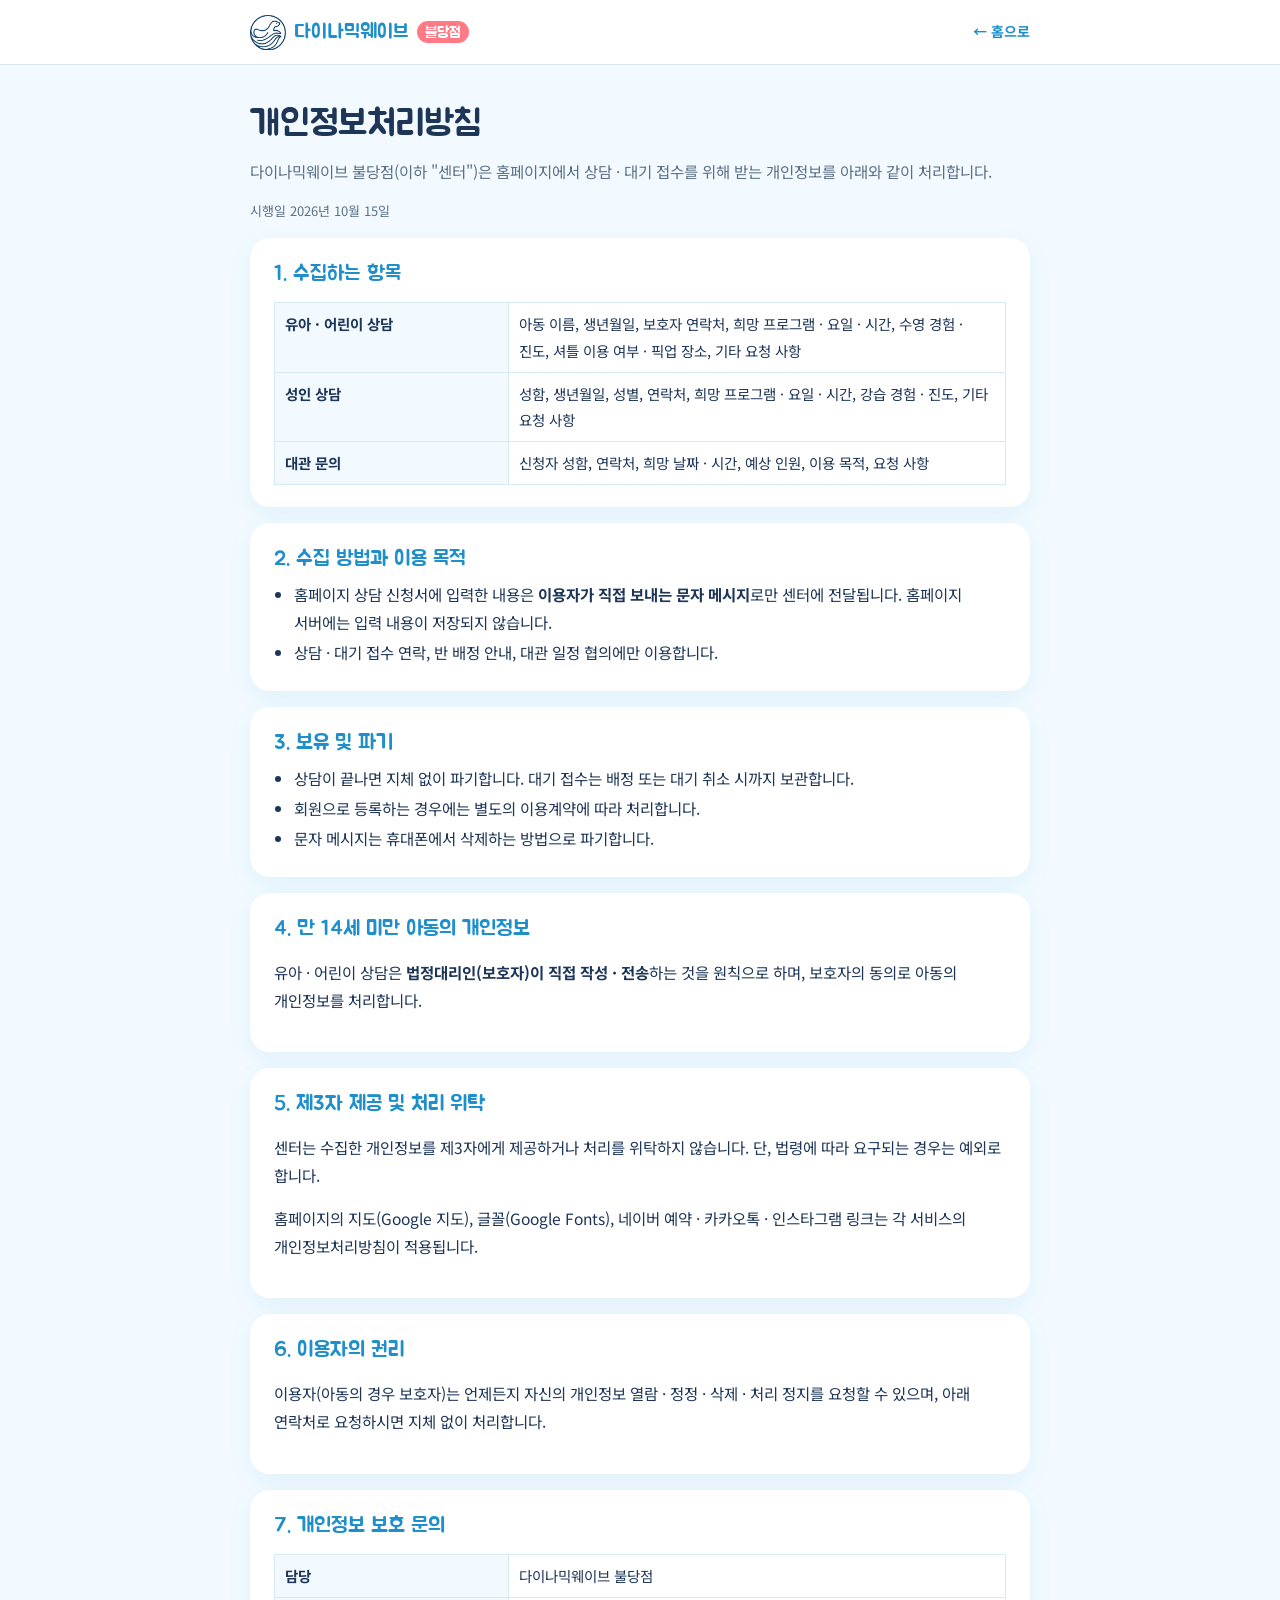
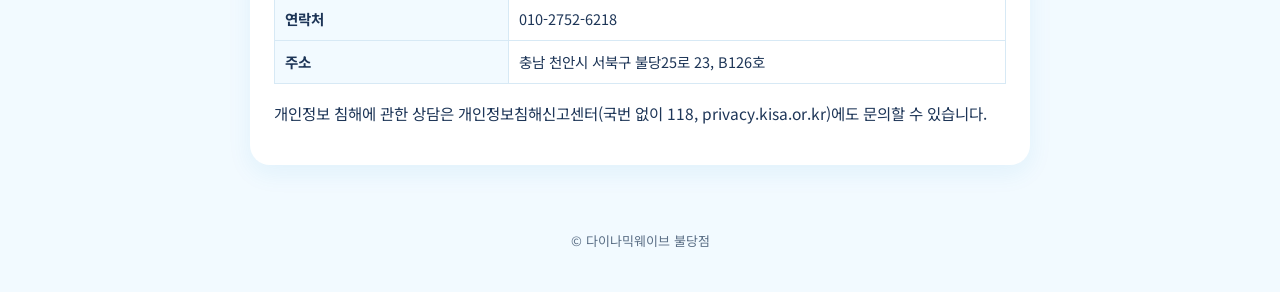
==== privacy.html @ 059ca532 "다이나믹웨이브 불당점 홈페이지 공개 천안 불당동 키즈 & 성인 프라이빗 수영장 홈페이지 (GitHub Pages)  Co-Authored-By: Claude Opus 5.5 <no" ====
<!doctype html>
<html lang="ko">
<head>
<meta charset="utf-8">
<meta name="viewport" content="width=device-width, initial-scale=1, viewport-fit=cover">
<title>개인정보처리방침 | 다이나믹웨이브 불당점</title>
<meta name="description" content="다이나믹웨이브 불당점(천안 불당동 키즈 & 성인 프라이빗 수영장) 홈페이지 개인정보처리방침">
<meta name="theme-color" content="#3BB8F0">
<link rel="icon" href="assets/logo-mark.png">
<link rel="preconnect" href="https://fonts.googleapis.com">
<link rel="preconnect" href="https://fonts.gstatic.com" crossorigin>
<link rel="stylesheet" href="https://fonts.googleapis.com/css2?family=Jua&family=Noto+Sans+KR:wght@400;500;700&display=swap">
<style>
/* 홈페이지와 같은 물빛 토큰, 읽기 폭 문서 */
:root { --bg: #F2FAFF; --card: #FFFFFF; --ink: #1D3557; --muted: #5B6F86; --line: #D7E9F5; --sky: #3BB8F0; --sky-d: #1E8FCB; --coral: #FF7A85;
  --head: 'Jua', 'Noto Sans KR', sans-serif; --body: 'Noto Sans KR', system-ui, -apple-system, sans-serif; }
* { box-sizing: border-box; }
body { margin: 0; background: var(--bg); color: var(--ink); font: 400 15.5px/1.8 var(--body); word-break: keep-all; }
a { color: var(--sky-d); }
.hdr { background: #fff; border-bottom: 1px solid var(--line); }
.in { max-width: 820px; margin: 0 auto; padding-inline: 20px; }
.hdr .in { display: flex; align-items: center; justify-content: space-between; gap: 12px; min-height: 64px; }
.logo { display: flex; align-items: center; gap: 8px; text-decoration: none; color: var(--sky-d); }
.logo img { width: 36px; height: 36px; object-fit: contain; }
.logo b { font: 400 20px/1 var(--head); }
.logo em { font: 400 15px/1 var(--head); font-style: normal; color: #fff; background: var(--coral); padding: 4px 8px 3px; border-radius: 999px; }
.back { font-size: 14px; font-weight: 700; text-decoration: none; }
main { padding-block: 36px 64px; }
h1 { font: 400 clamp(28px, 5vw, 36px)/1.3 var(--head); margin: 0 0 10px; }
.lead { color: var(--muted); margin: 0 0 6px; }
.date { font-size: 13px; color: var(--muted); }
section { background: var(--card); border-radius: 20px; padding: 22px 24px; margin-top: 16px; box-shadow: 0 8px 24px rgba(30,143,203,.08); }
h2 { font: 400 21px/1.35 var(--head); margin: 0 0 8px; color: var(--sky-d); }
ul { margin: 6px 0 0; padding-left: 20px; }
li { margin: 2px 0; }
table { width: 100%; border-collapse: collapse; font-size: 14.5px; margin-top: 6px; }
th, td { border: 1px solid var(--line); padding: 8px 10px; text-align: left; vertical-align: top; }
th { background: var(--bg); width: 32%; font-weight: 700; }
.tbl { overflow-x: auto; }
.ftr { text-align: center; font-size: 13px; color: var(--muted); padding-bottom: 40px; }
@media (max-width: 560px) { section { padding: 18px 16px; } th { width: 38%; } }
</style>
</head>
<body>
<header class="hdr"><div class="in">
  <a class="logo" href="./"><img src="assets/logo-mark.png" alt=""><b>다이나믹웨이브</b><em>불당점</em></a>
  <a class="back" href="./">← 홈으로</a>
</div></header>
<main class="in">
  <h1>개인정보처리방침</h1>
  <p class="lead">다이나믹웨이브 불당점(이하 "센터")은 홈페이지에서 상담 · 대기 접수를 위해 받는 개인정보를 아래와 같이 처리합니다.</p>
  <p class="date">시행일 2026년 10월 15일</p>

  <section>
    <h2>1. 수집하는 항목</h2>
    <div class="tbl"><table>
      <tr><th>유아 · 어린이 상담</th><td>아동 이름, 생년월일, 보호자 연락처, 희망 프로그램 · 요일 · 시간, 수영 경험 · 진도, 셔틀 이용 여부 · 픽업 장소, 기타 요청 사항</td></tr>
      <tr><th>성인 상담</th><td>성함, 생년월일, 성별, 연락처, 희망 프로그램 · 요일 · 시간, 강습 경험 · 진도, 기타 요청 사항</td></tr>
      <tr><th>대관 문의</th><td>신청자 성함, 연락처, 희망 날짜 · 시간, 예상 인원, 이용 목적, 요청 사항</td></tr>
    </table></div>
  </section>

  <section>
    <h2>2. 수집 방법과 이용 목적</h2>
    <ul>
      <li>홈페이지 상담 신청서에 입력한 내용은 <b>이용자가 직접 보내는 문자 메시지</b>로만 센터에 전달됩니다. 홈페이지 서버에는 입력 내용이 저장되지 않습니다.</li>
      <li>상담 · 대기 접수 연락, 반 배정 안내, 대관 일정 협의에만 이용합니다.</li>
    </ul>
  </section>

  <section>
    <h2>3. 보유 및 파기</h2>
    <ul>
      <li>상담이 끝나면 지체 없이 파기합니다. 대기 접수는 배정 또는 대기 취소 시까지 보관합니다.</li>
      <li>회원으로 등록하는 경우에는 별도의 이용계약에 따라 처리합니다.</li>
      <li>문자 메시지는 휴대폰에서 삭제하는 방법으로 파기합니다.</li>
    </ul>
  </section>

  <section>
    <h2>4. 만 14세 미만 아동의 개인정보</h2>
    <p>유아 · 어린이 상담은 <b>법정대리인(보호자)이 직접 작성 · 전송</b>하는 것을 원칙으로 하며, 보호자의 동의로 아동의 개인정보를 처리합니다.</p>
  </section>

  <section>
    <h2>5. 제3자 제공 및 처리 위탁</h2>
    <p>센터는 수집한 개인정보를 제3자에게 제공하거나 처리를 위탁하지 않습니다. 단, 법령에 따라 요구되는 경우는 예외로 합니다.</p>
    <p>홈페이지의 지도(Google 지도), 글꼴(Google Fonts), 네이버 예약 · 카카오톡 · 인스타그램 링크는 각 서비스의 개인정보처리방침이 적용됩니다.</p>
  </section>

  <section>
    <h2>6. 이용자의 권리</h2>
    <p>이용자(아동의 경우 보호자)는 언제든지 자신의 개인정보 열람 · 정정 · 삭제 · 처리 정지를 요청할 수 있으며, 아래 연락처로 요청하시면 지체 없이 처리합니다.</p>
  </section>

  <section>
    <h2>7. 개인정보 보호 문의</h2>
    <div class="tbl"><table>
      <tr><th>담당</th><td>다이나믹웨이브 불당점</td></tr>
      <tr><th>연락처</th><td>010-2752-6218</td></tr>
      <tr><th>주소</th><td>충남 천안시 서북구 불당25로 23, B126호</td></tr>
    </table></div>
    <p>개인정보 침해에 관한 상담은 개인정보침해신고센터(국번 없이 118, privacy.kisa.or.kr)에도 문의할 수 있습니다.</p>
  </section>
</main>
<footer class="ftr">© 다이나믹웨이브 불당점</footer>
</body>
</html>
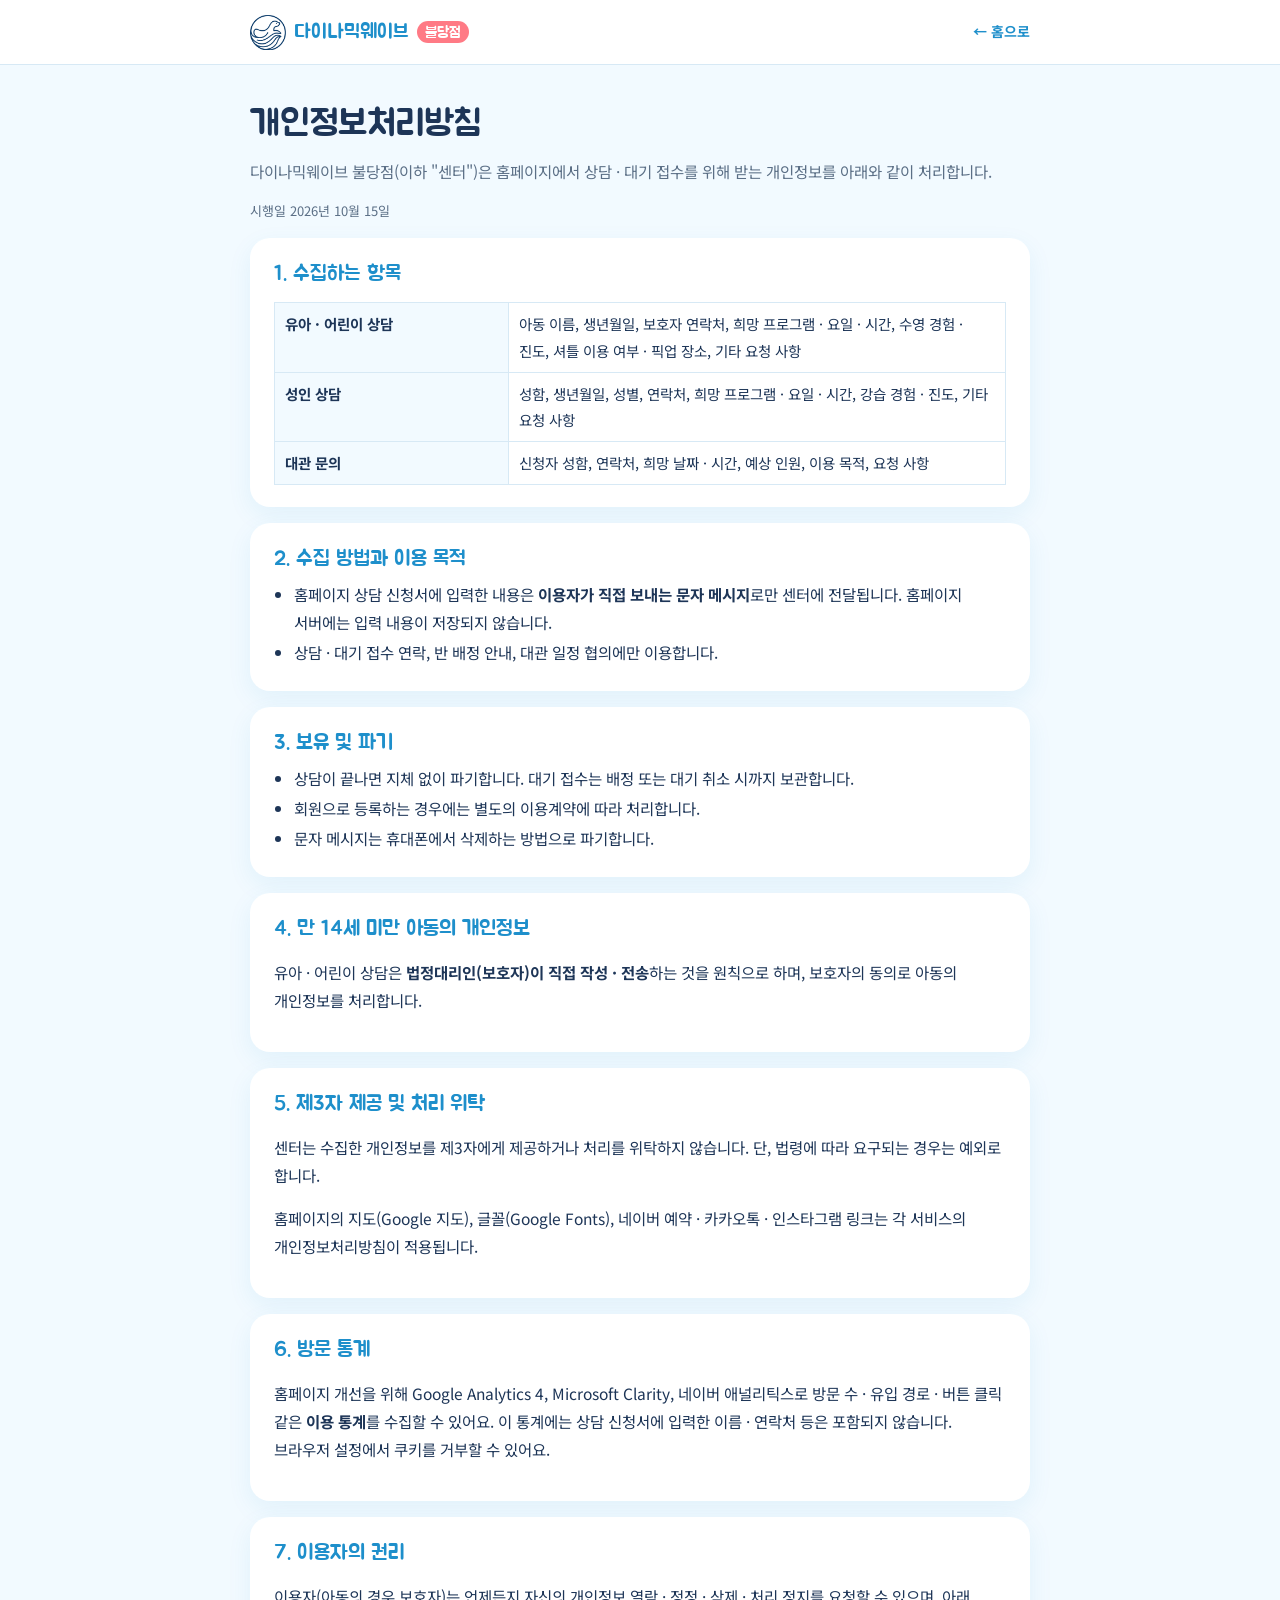
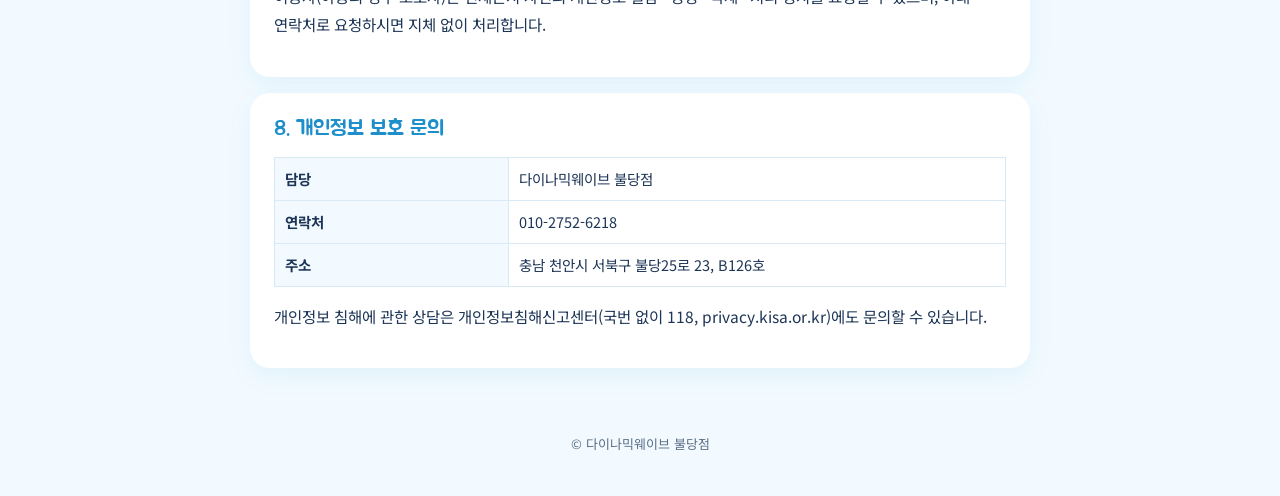
==== commit d64a2edf: "방문 통계 준비: GA4 · Clarity · 네이버 애널리틱스 (ID 입력 시 자동 활성화) - data.js analytics에 ID를 넣으면 해당 도구가 켜짐 (비어 있으면 " ====
--- a/privacy.html
+++ b/privacy.html
@@ -89,12 +89,17 @@
   </section>
 
   <section>
-    <h2>6. 이용자의 권리</h2>
+    <h2>6. 방문 통계</h2>
+    <p>홈페이지 개선을 위해 Google Analytics 4, Microsoft Clarity, 네이버 애널리틱스로 방문 수 · 유입 경로 · 버튼 클릭 같은 <b>이용 통계</b>를 수집할 수 있어요. 이 통계에는 상담 신청서에 입력한 이름 · 연락처 등은 포함되지 않습니다. 브라우저 설정에서 쿠키를 거부할 수 있어요.</p>
+  </section>
+
+  <section>
+    <h2>7. 이용자의 권리</h2>
     <p>이용자(아동의 경우 보호자)는 언제든지 자신의 개인정보 열람 · 정정 · 삭제 · 처리 정지를 요청할 수 있으며, 아래 연락처로 요청하시면 지체 없이 처리합니다.</p>
   </section>
 
   <section>
-    <h2>7. 개인정보 보호 문의</h2>
+    <h2>8. 개인정보 보호 문의</h2>
     <div class="tbl"><table>
       <tr><th>담당</th><td>다이나믹웨이브 불당점</td></tr>
       <tr><th>연락처</th><td>010-2752-6218</td></tr>
